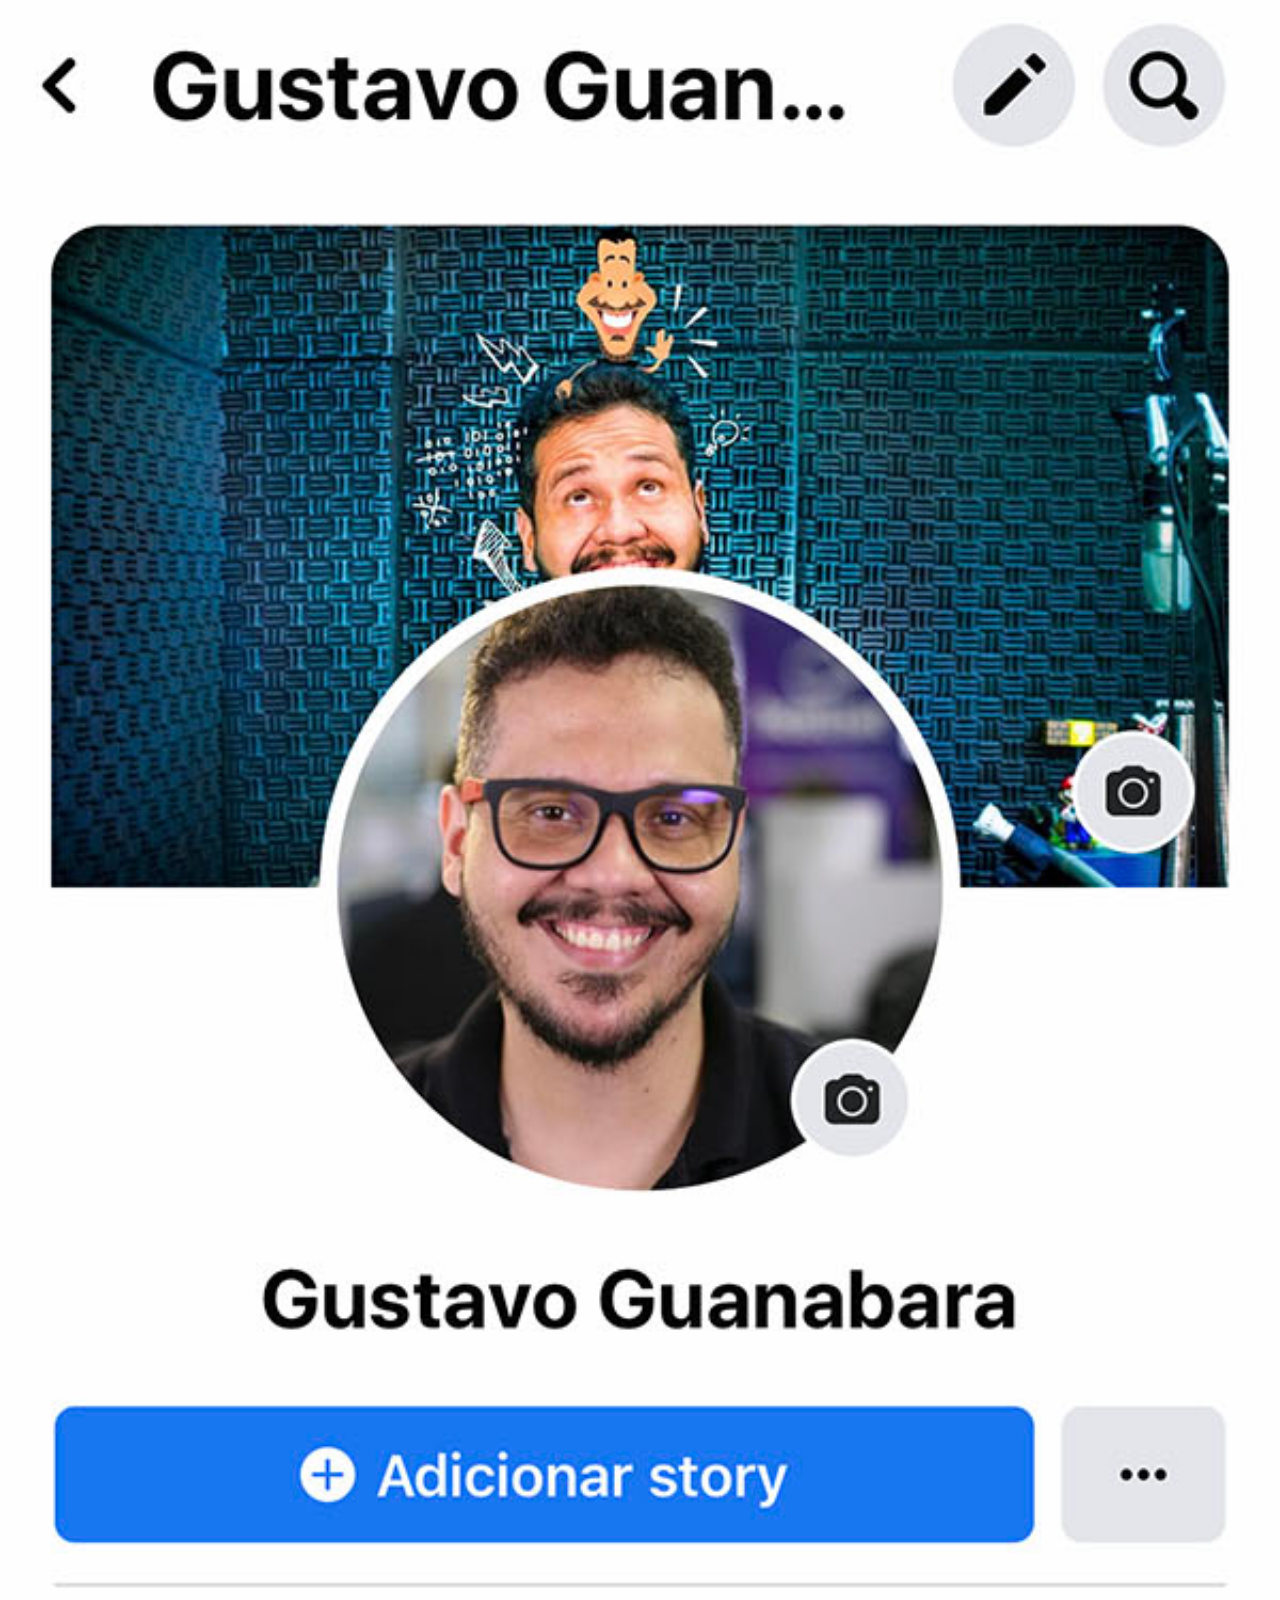
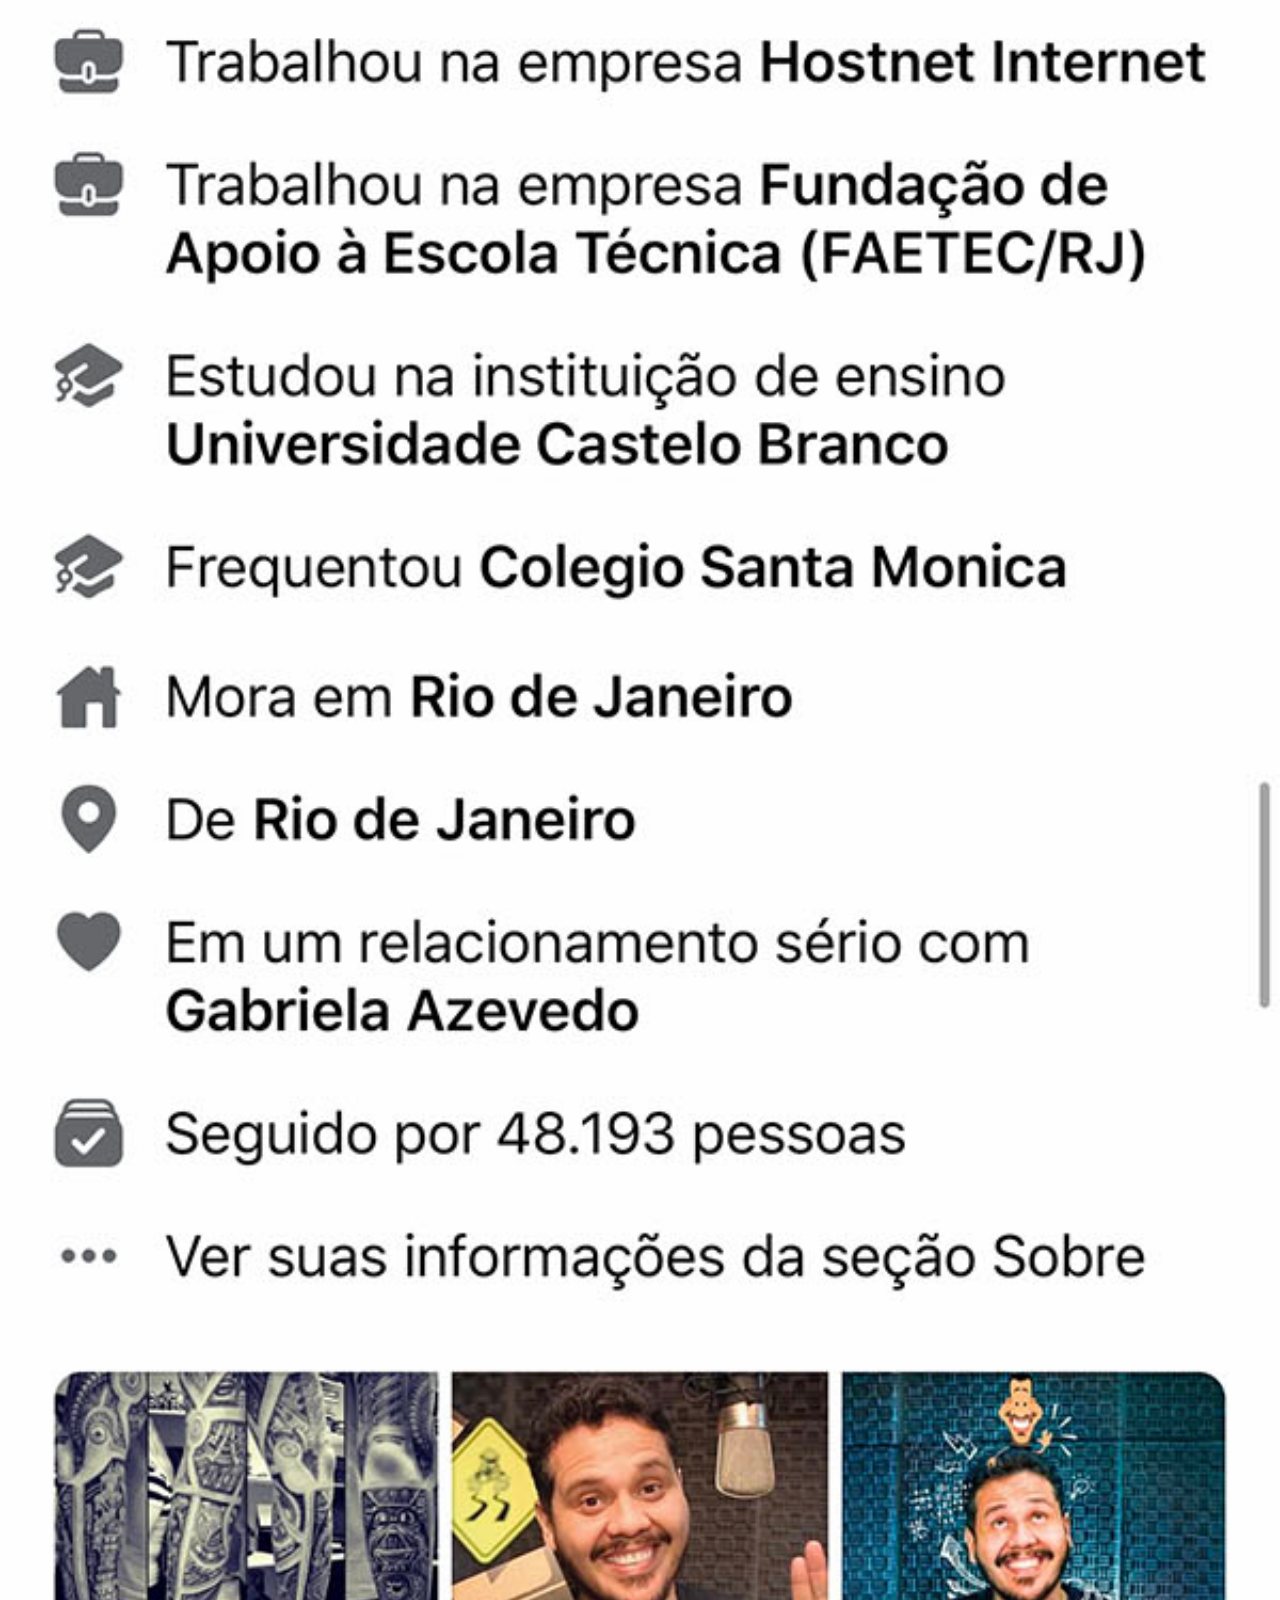
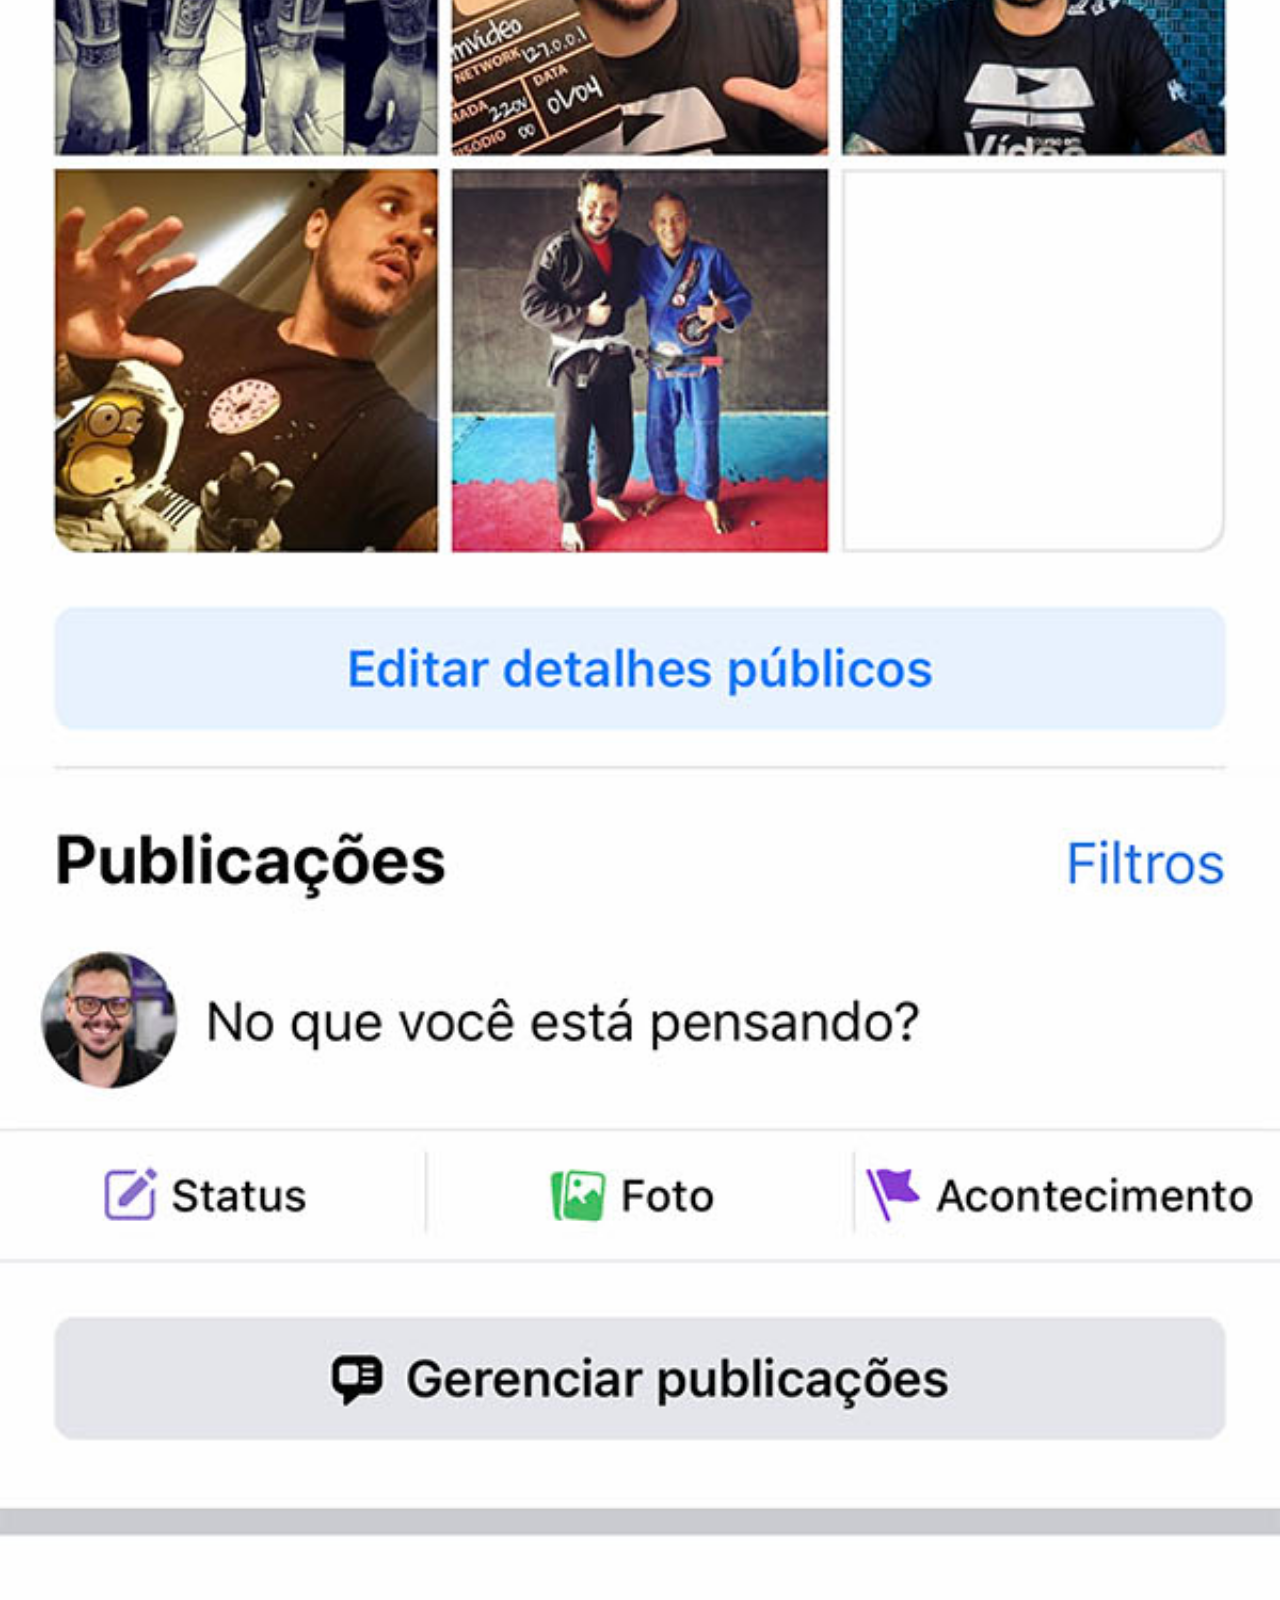
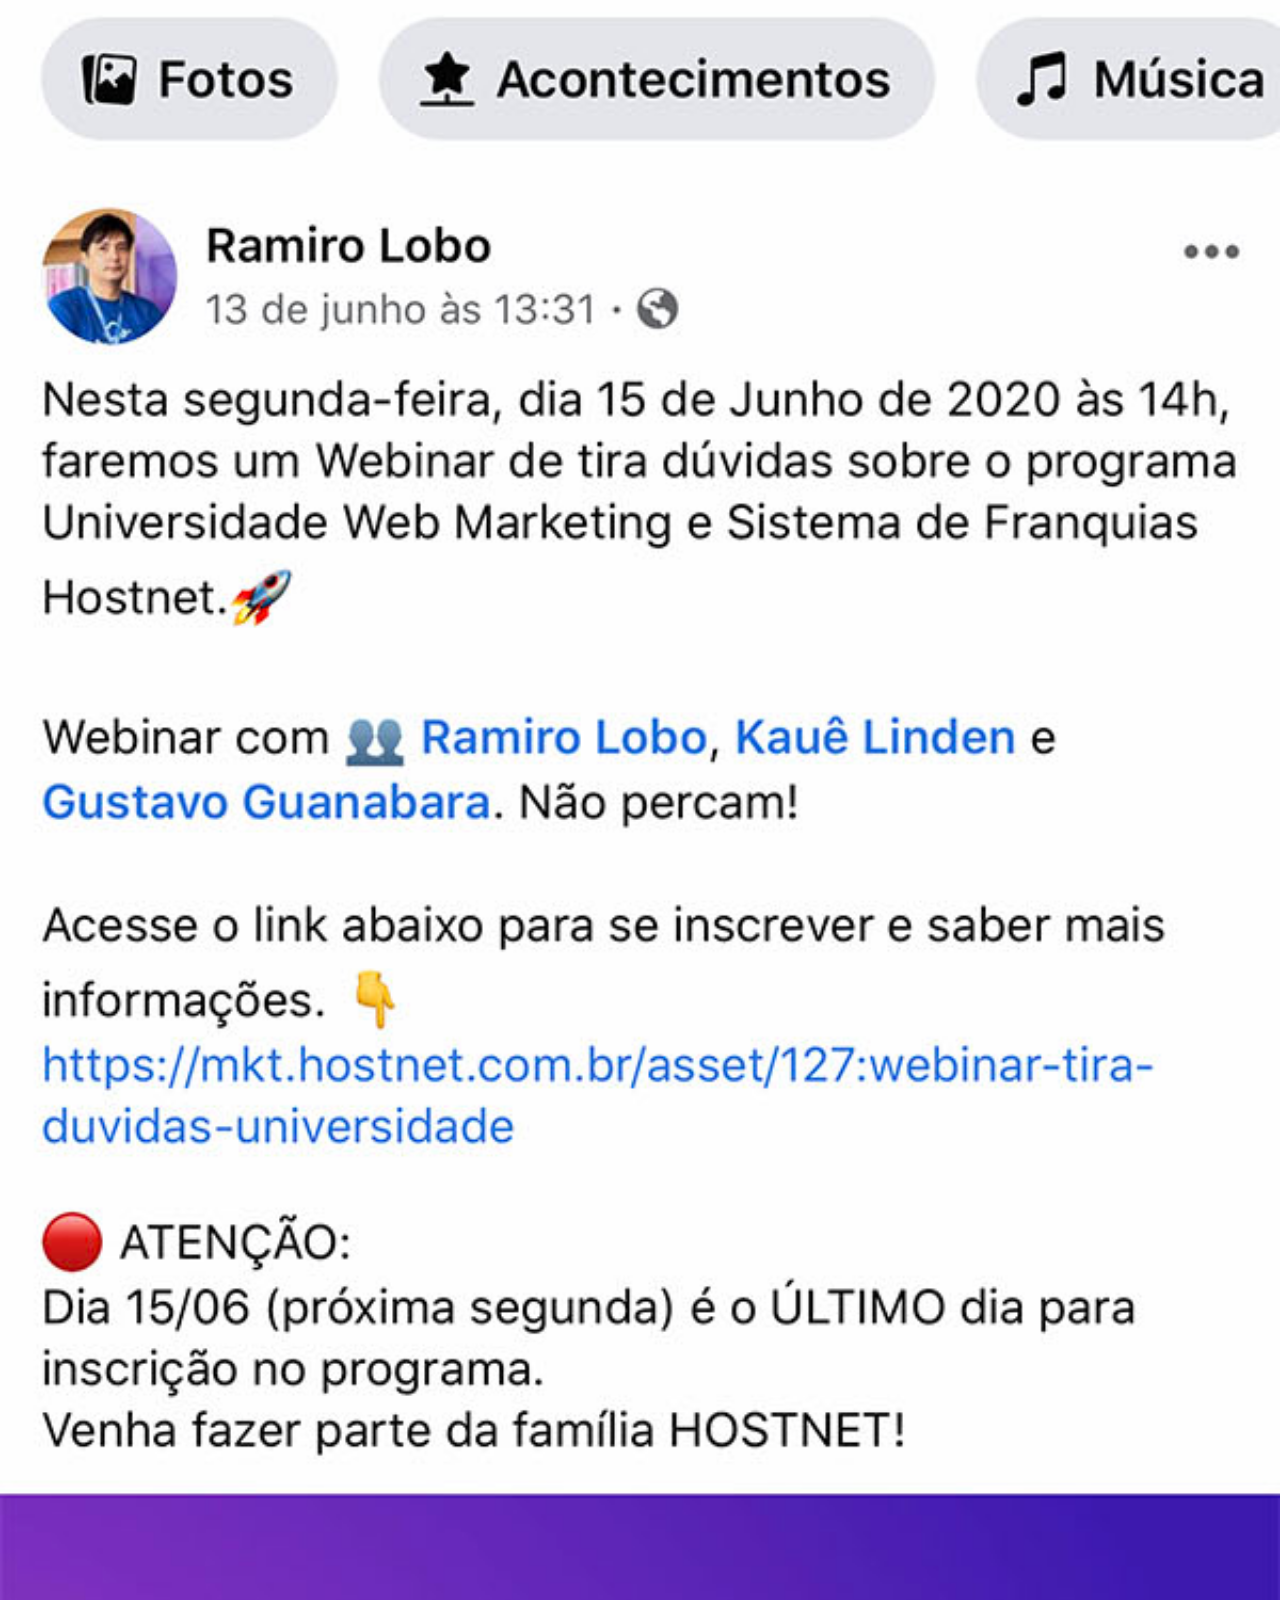
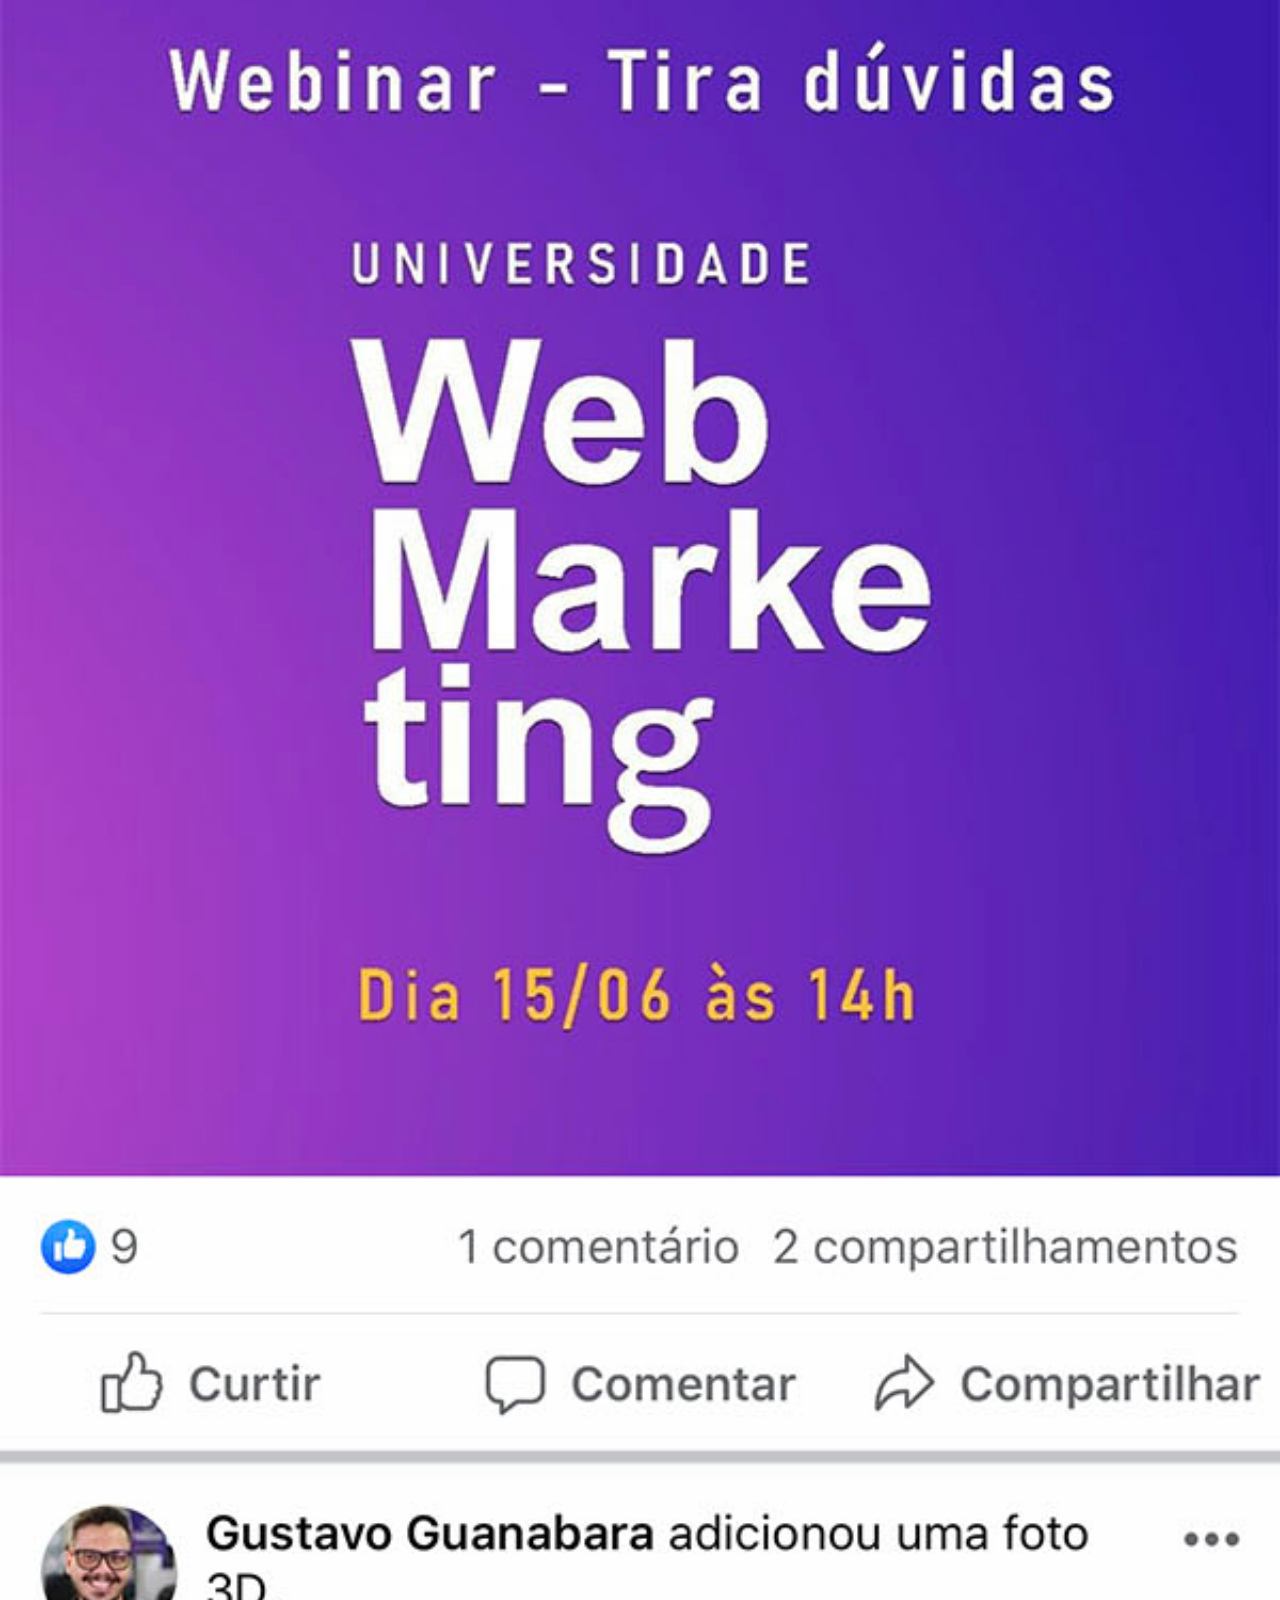
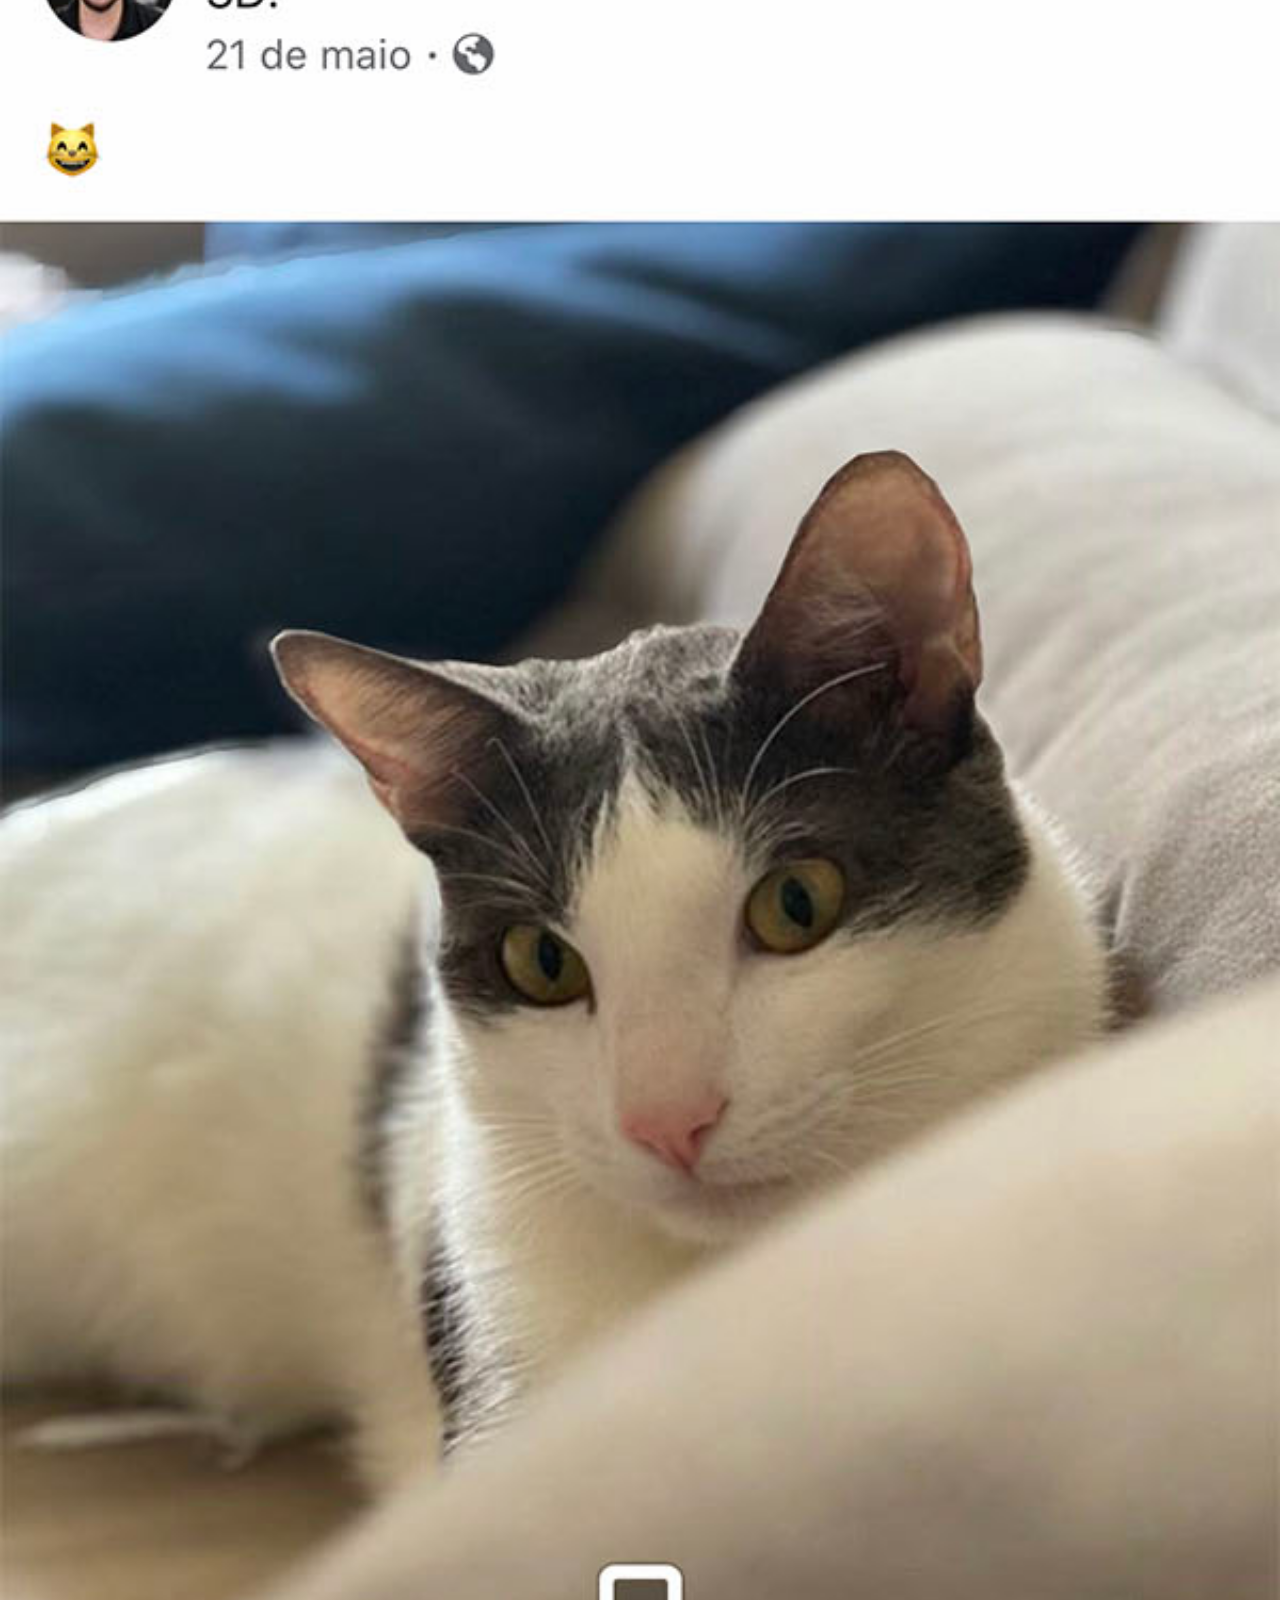
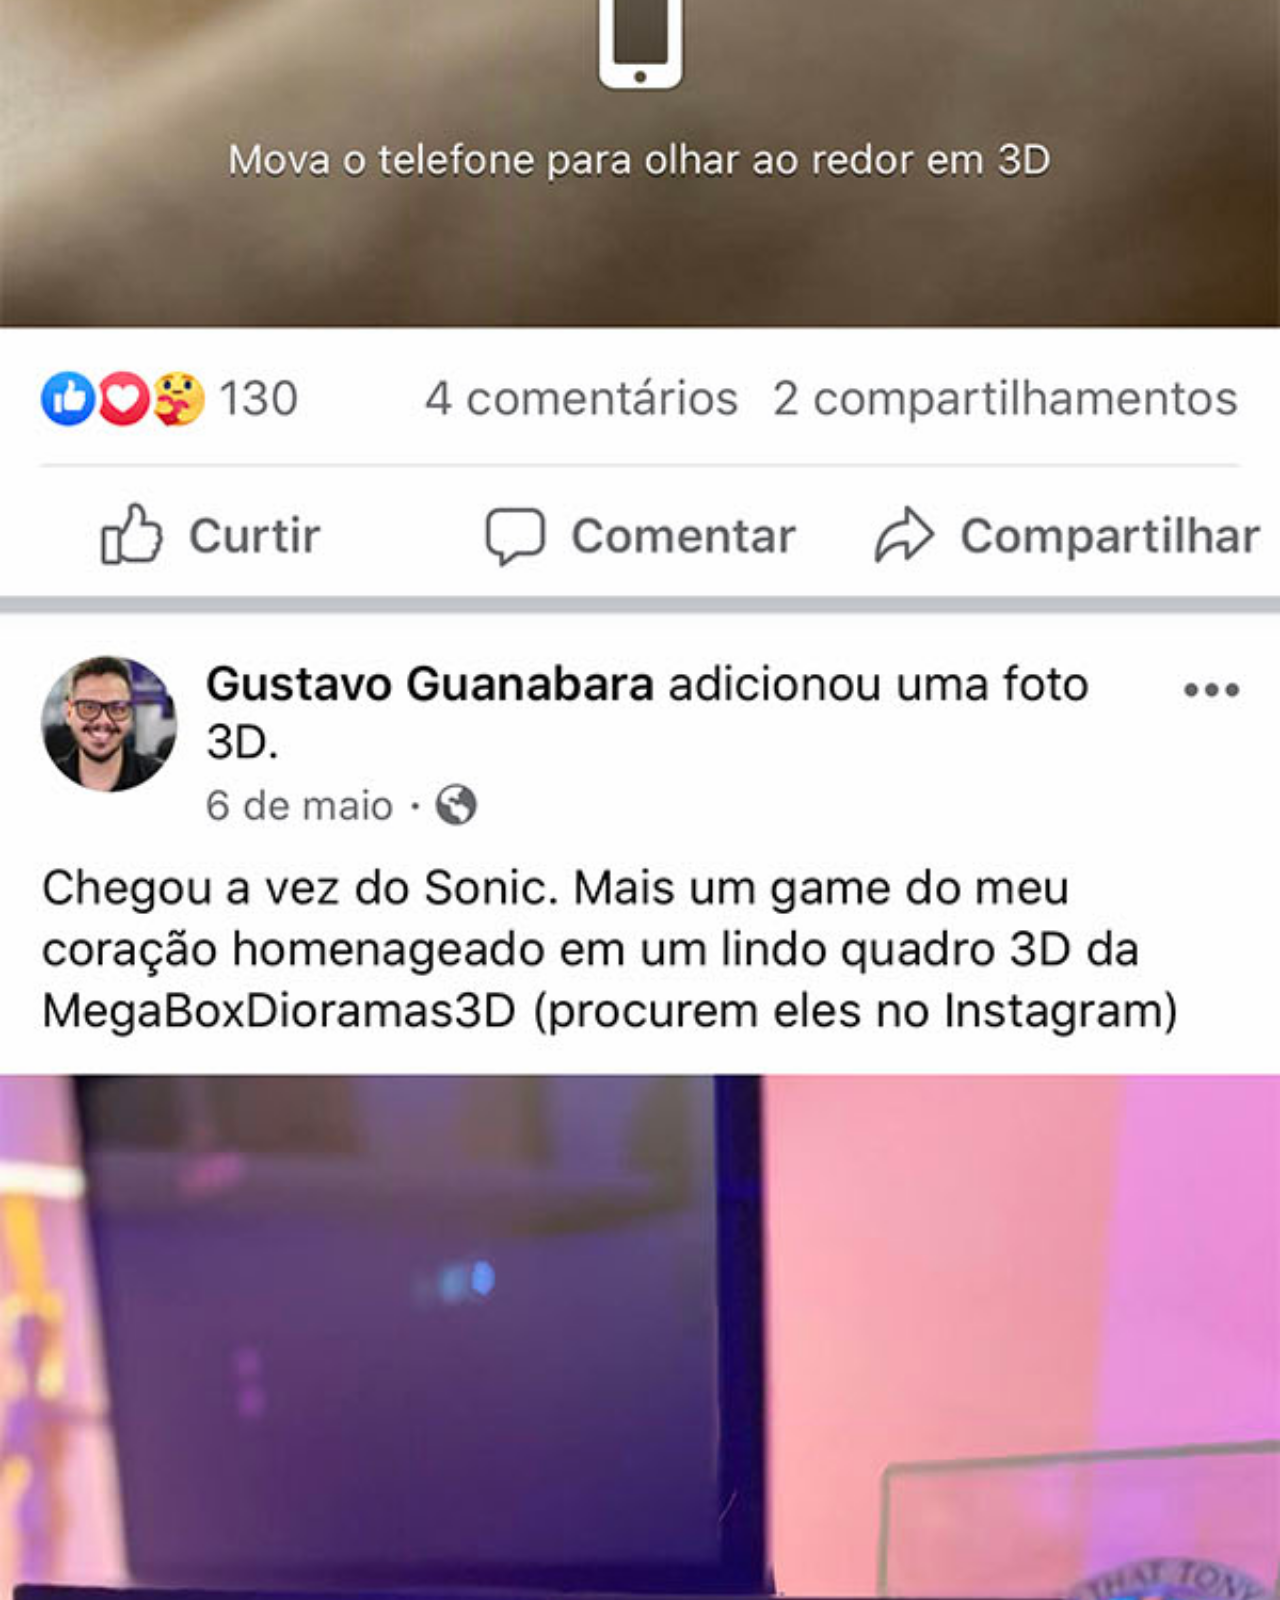
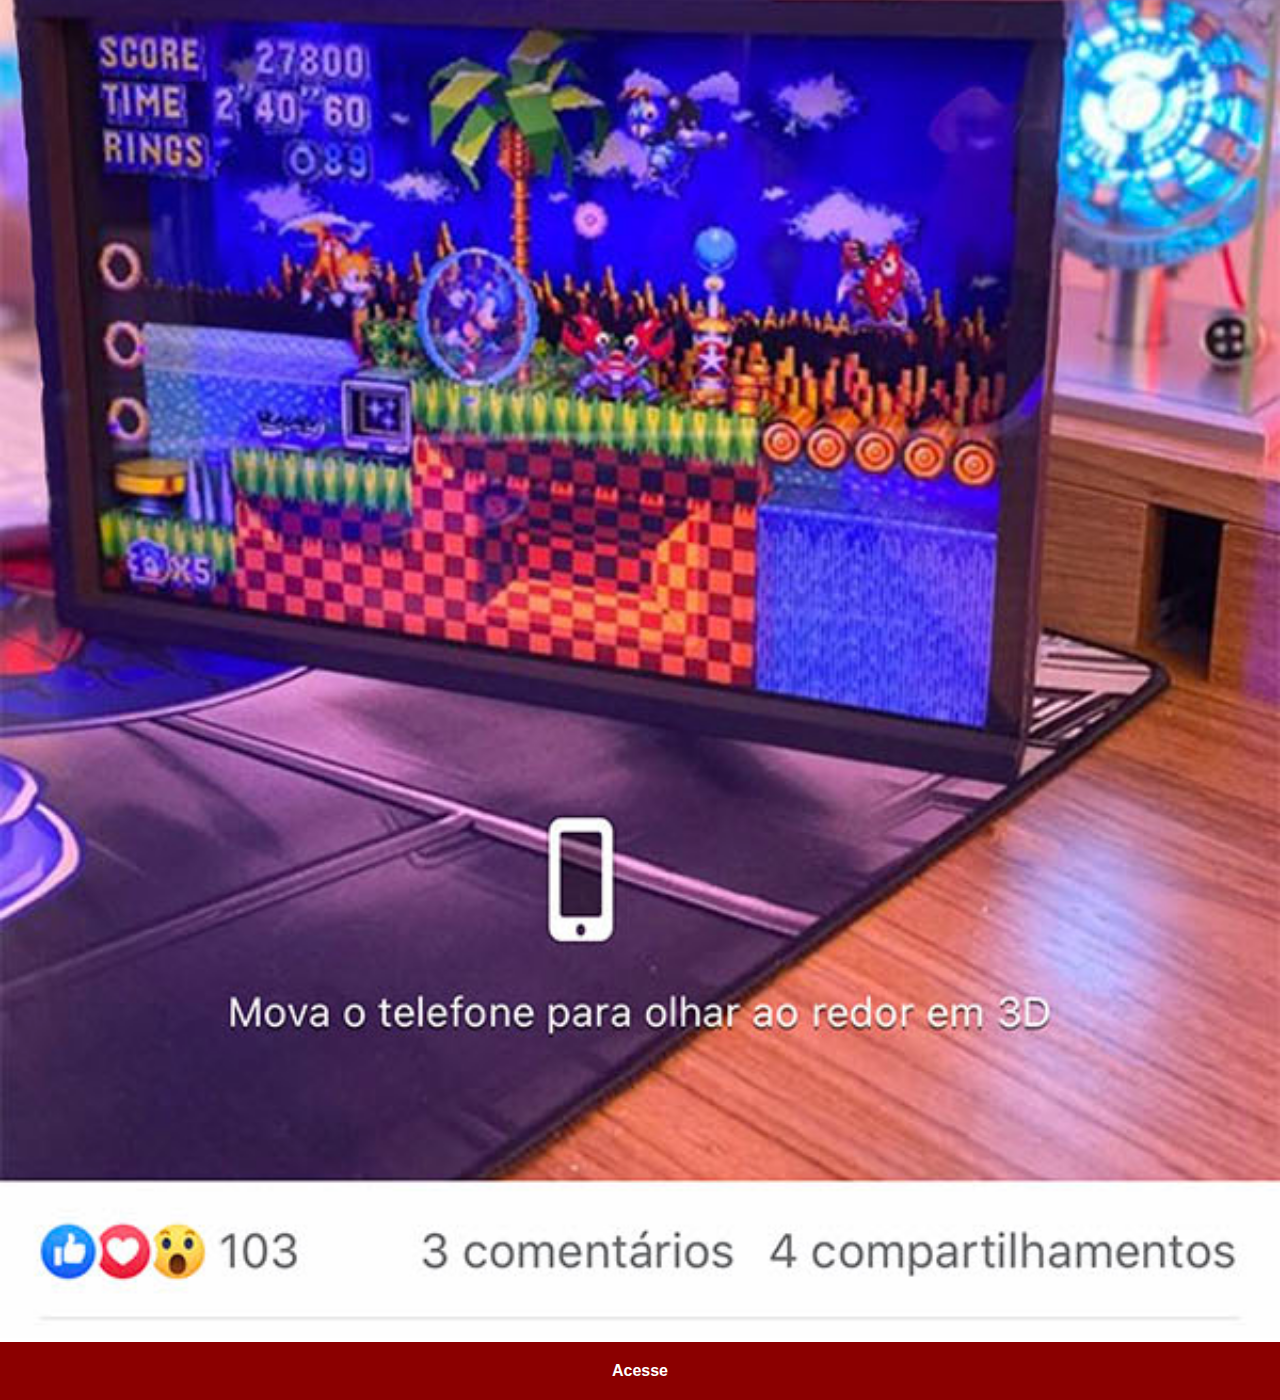
==== facebook.html @ 0dfb93aa "criei as paginas facebook e twitter" ====
<!DOCTYPE html>
<html lang="pt-br">
<head>
    <meta charset="UTF-8">
    <meta http-equiv="X-UA-Compatible" content="IE=edge">
    <meta name="viewport" content="width=device-width, initial-scale=1.0">
    <title>Facebook</title>
    <link rel="stylesheet" href="estilos/sociais.css">
</head>
<body>
    <img src="imagens/tela-facebook.jpg" alt="Facebook">
    <a href="https://www.facebook.com/gustavoguanabara" target="_blank">Acesse</a>
</body>
</html>
---- estilos/sociais.css ----
@charset "UTF8";

* {
    margin: 0px;
    padding: 0px;
    font-family: Arial, Helvetica, sans-serif;
}

img {
    width: 100vw;
}

::-webkit-scrollbar {
    width: 0px;
    height: 0px;
}

a {
    display: block;
    background-color: darkred;
    color: white;
    padding: 20px;
    text-align: center;
    font-weight: bolder;
    text-decoration: none;
}

a:hover {
    background-color: red;
}
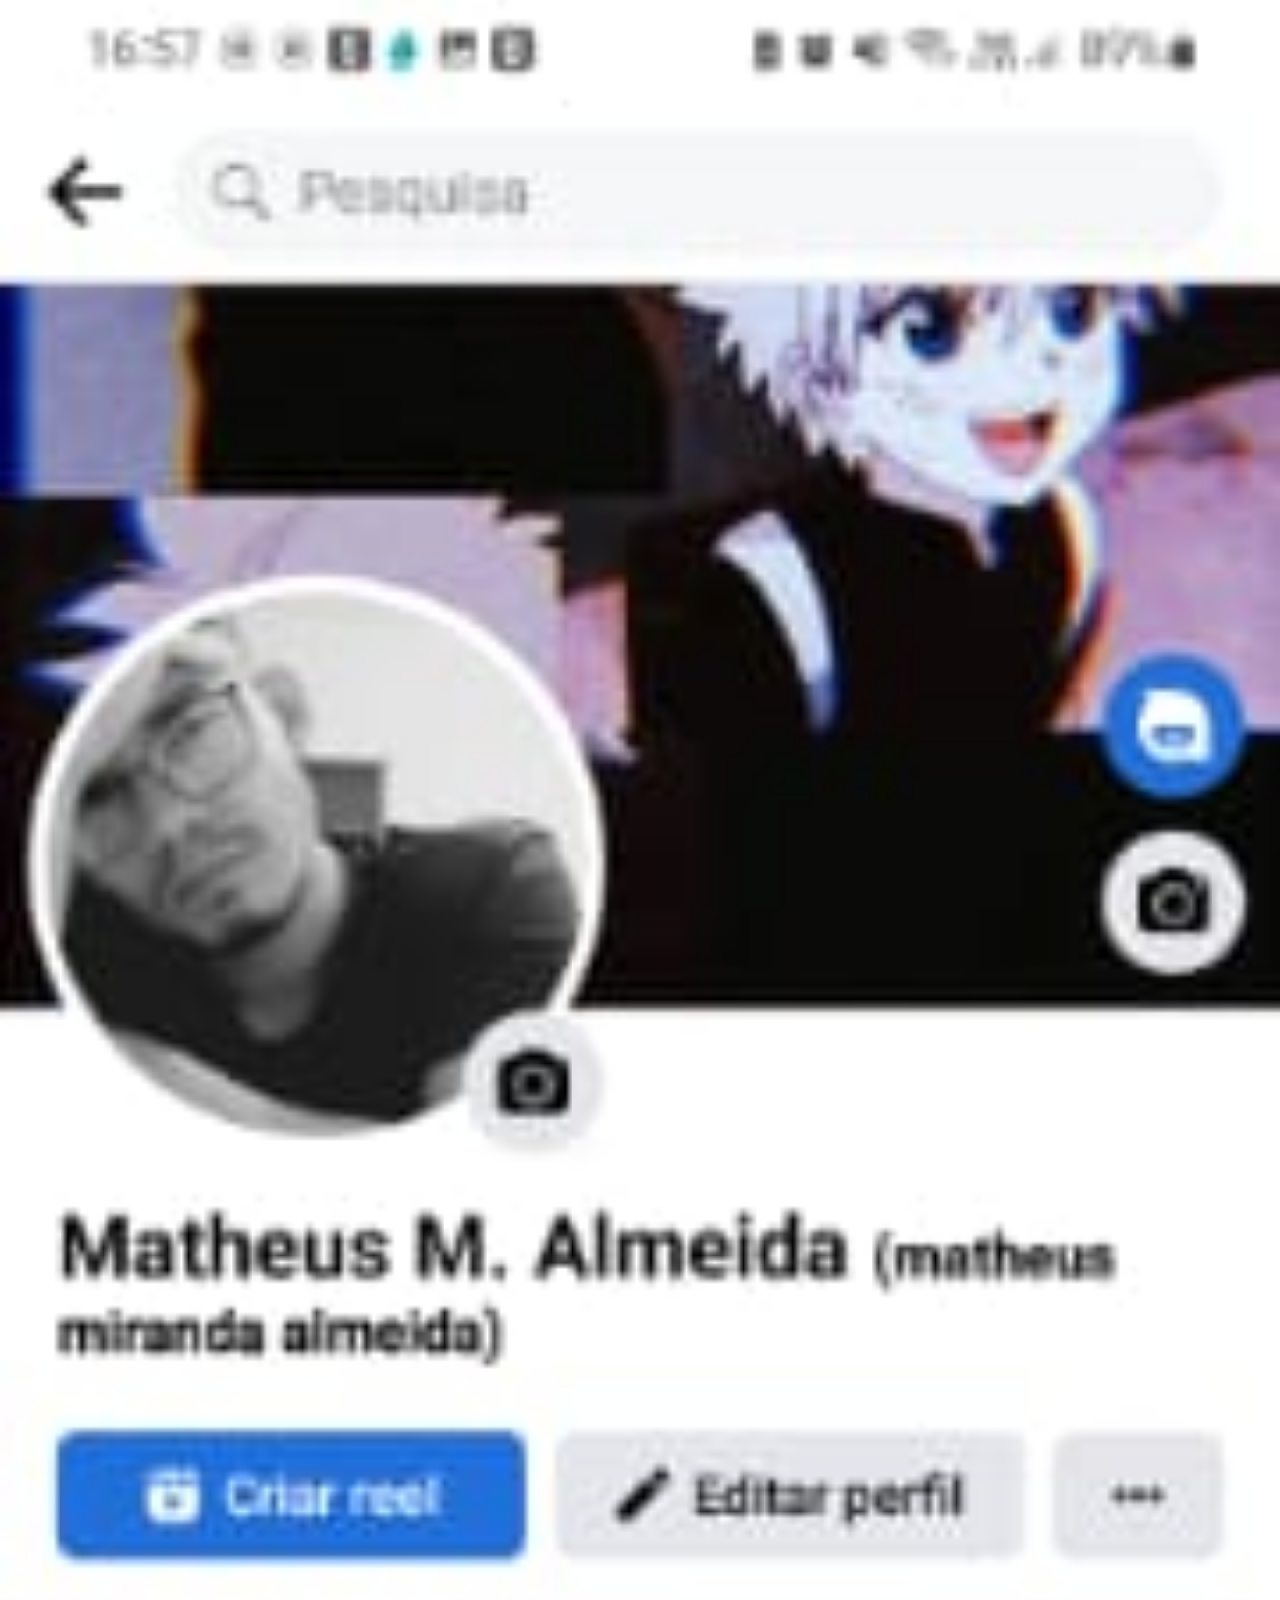
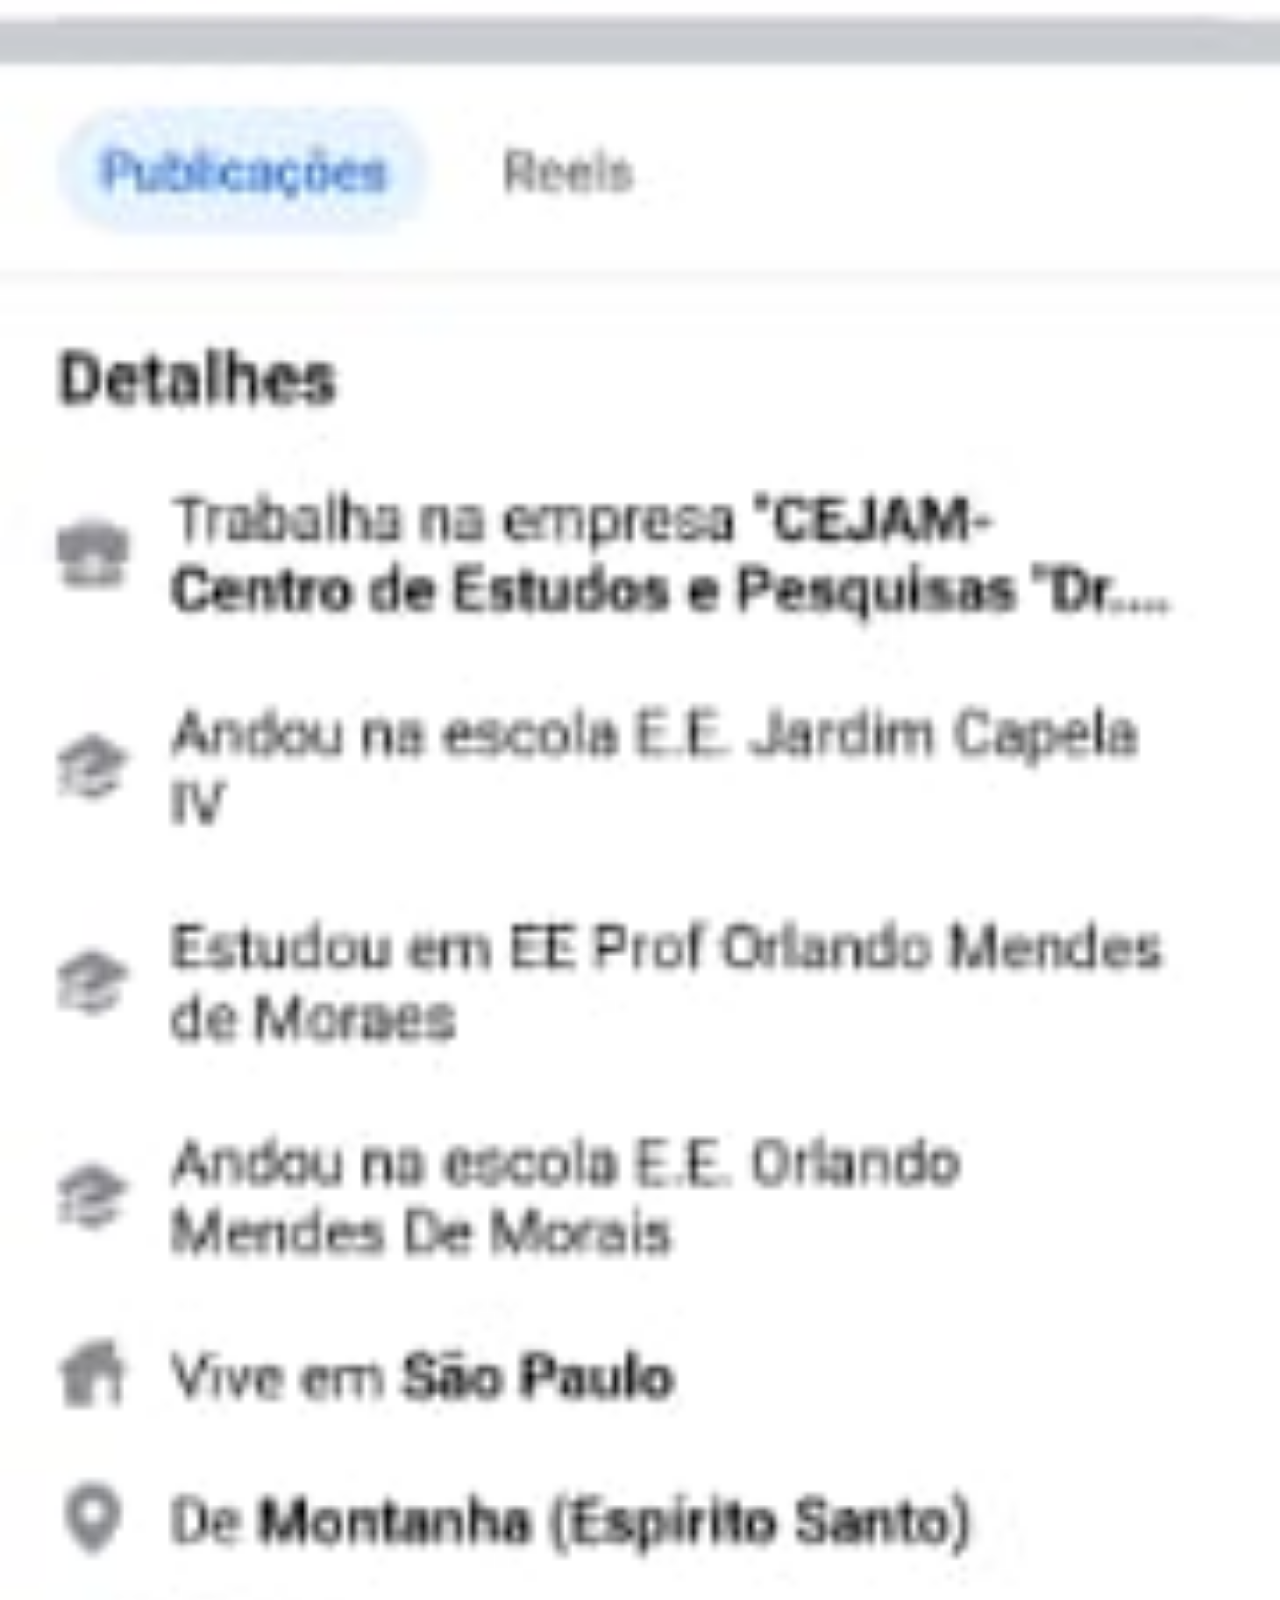
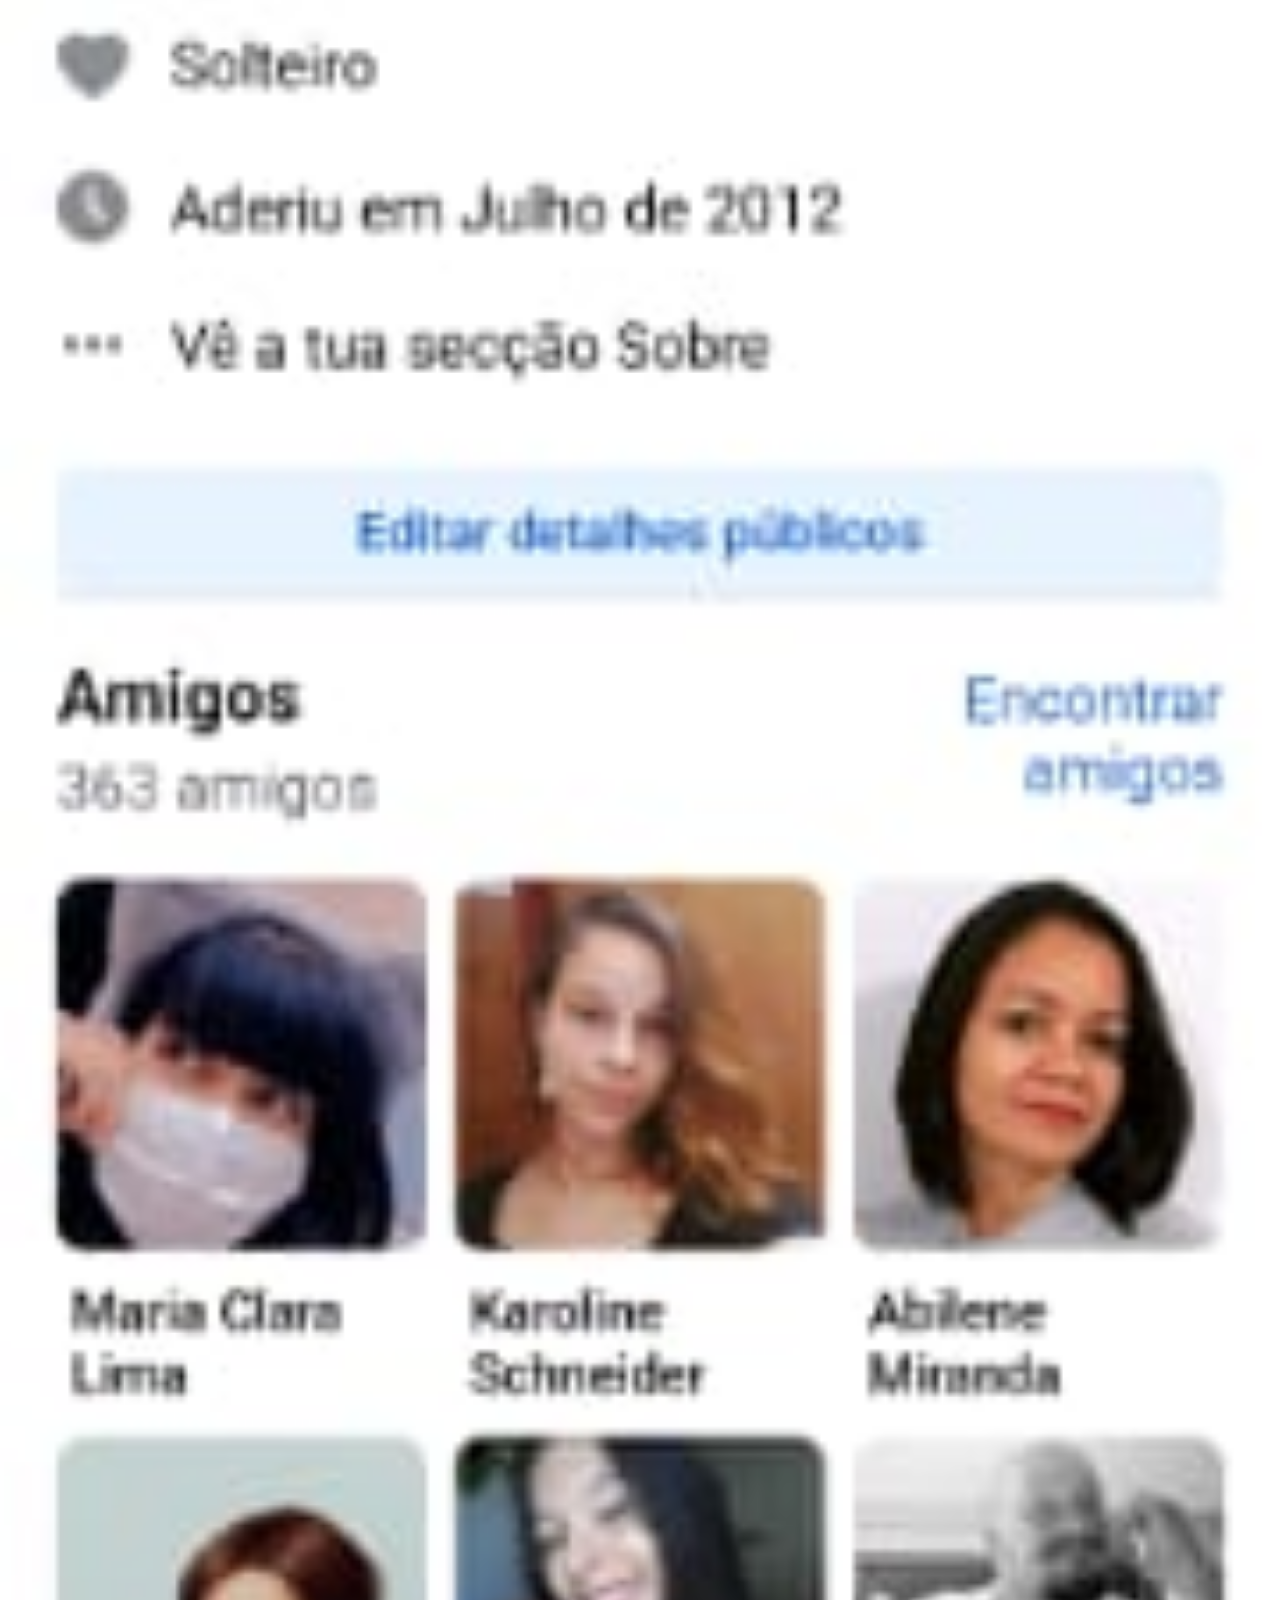
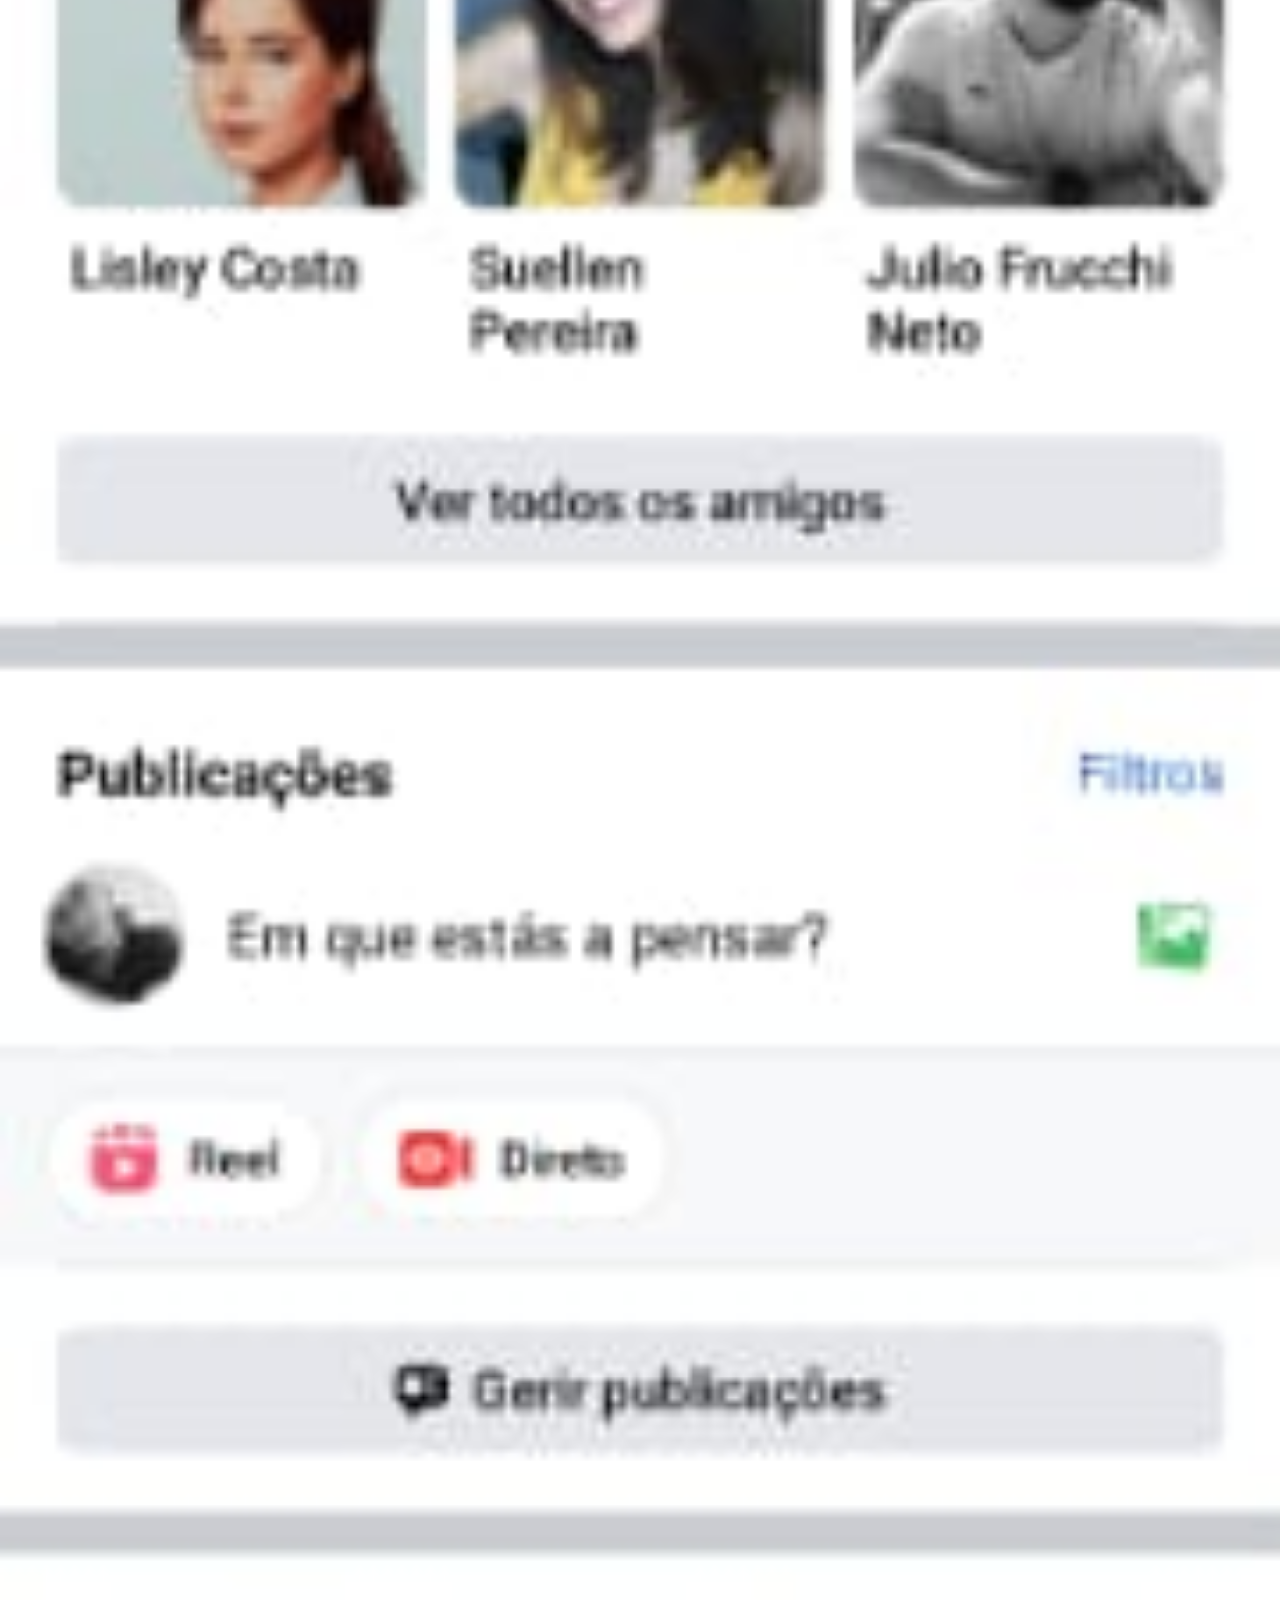
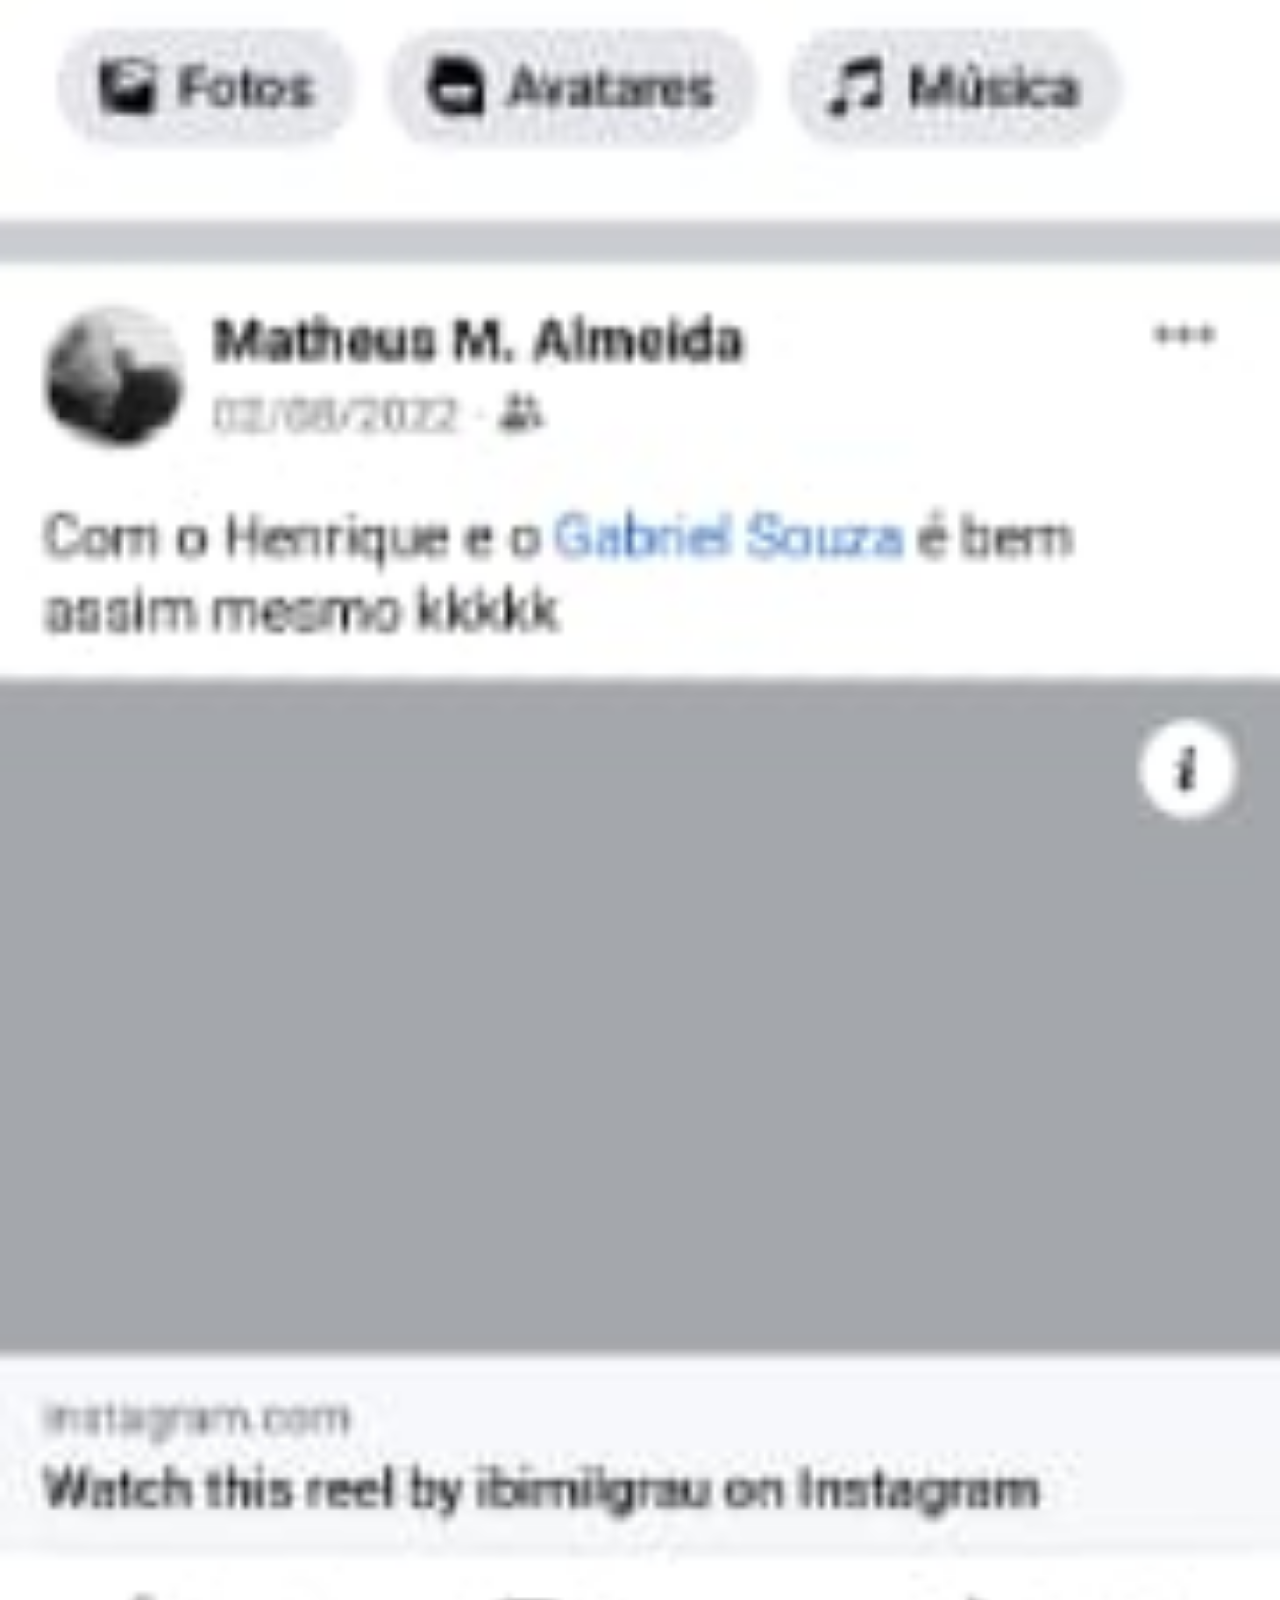
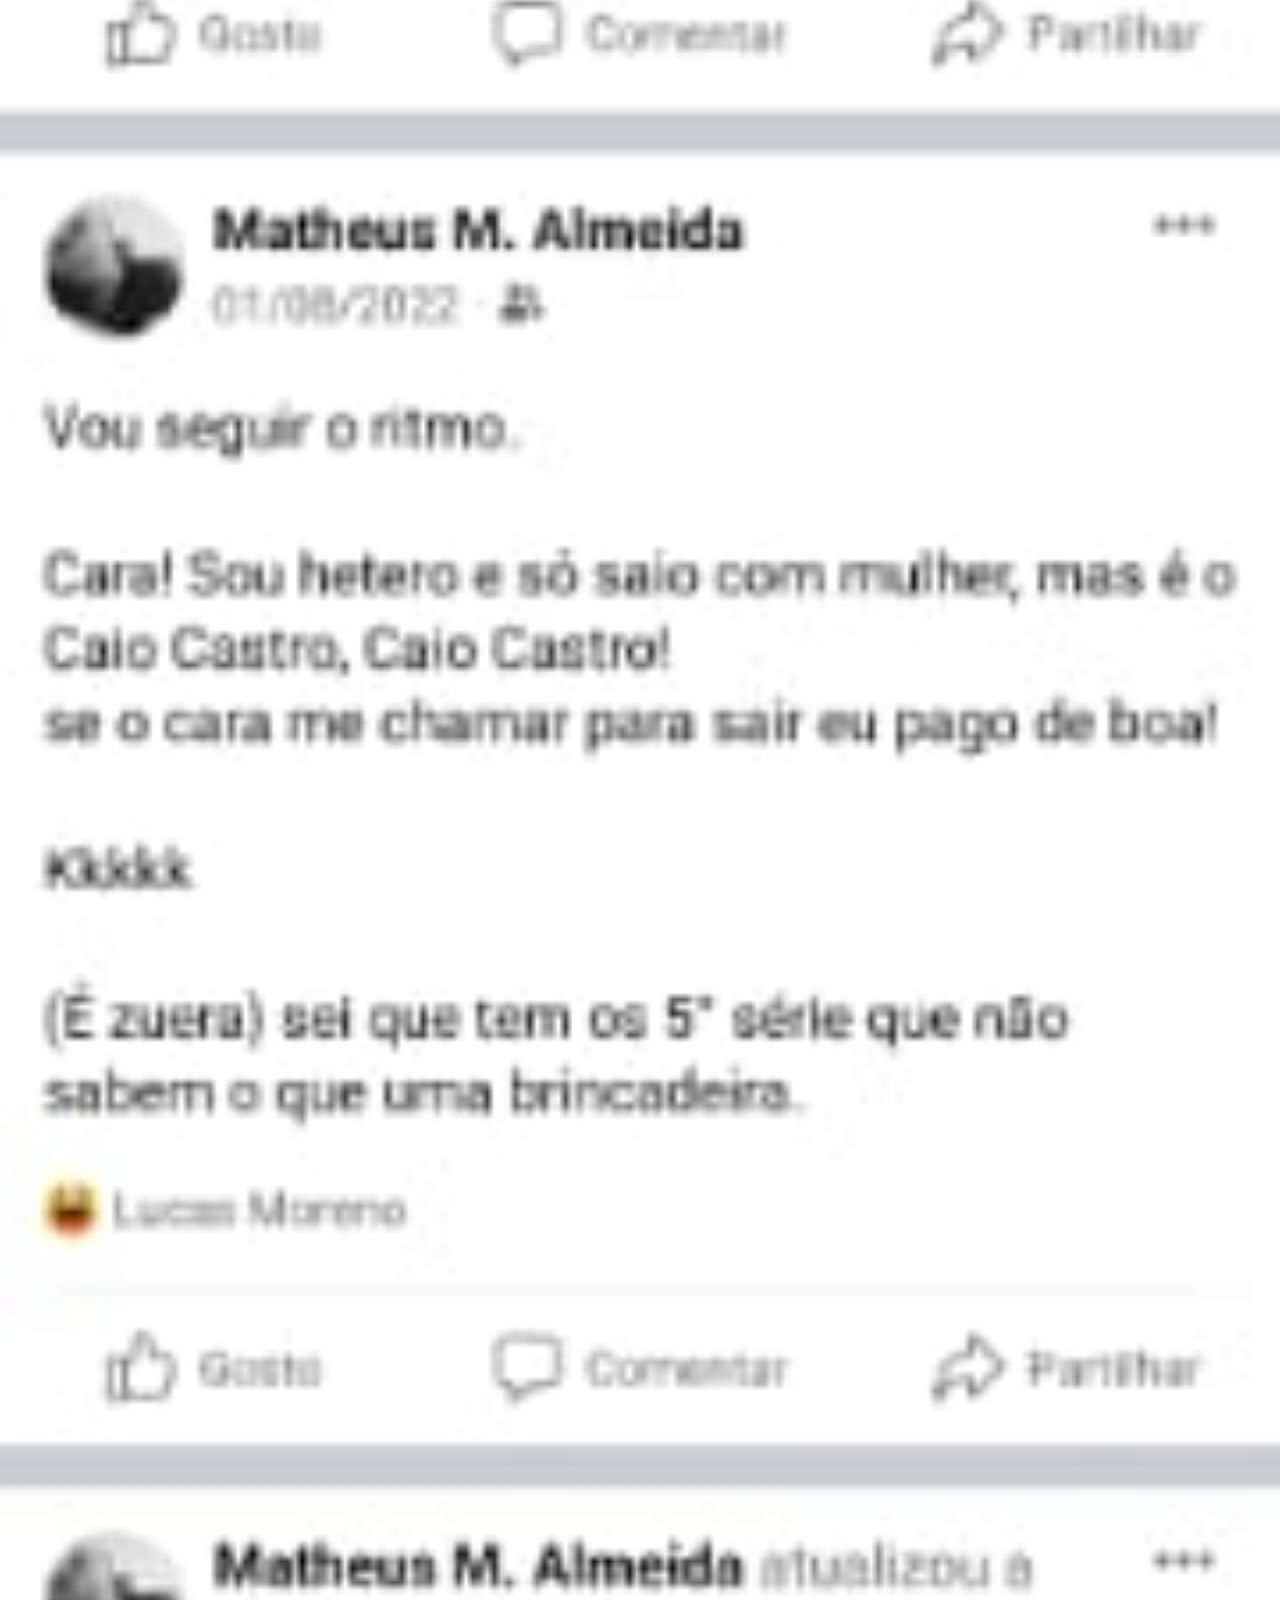
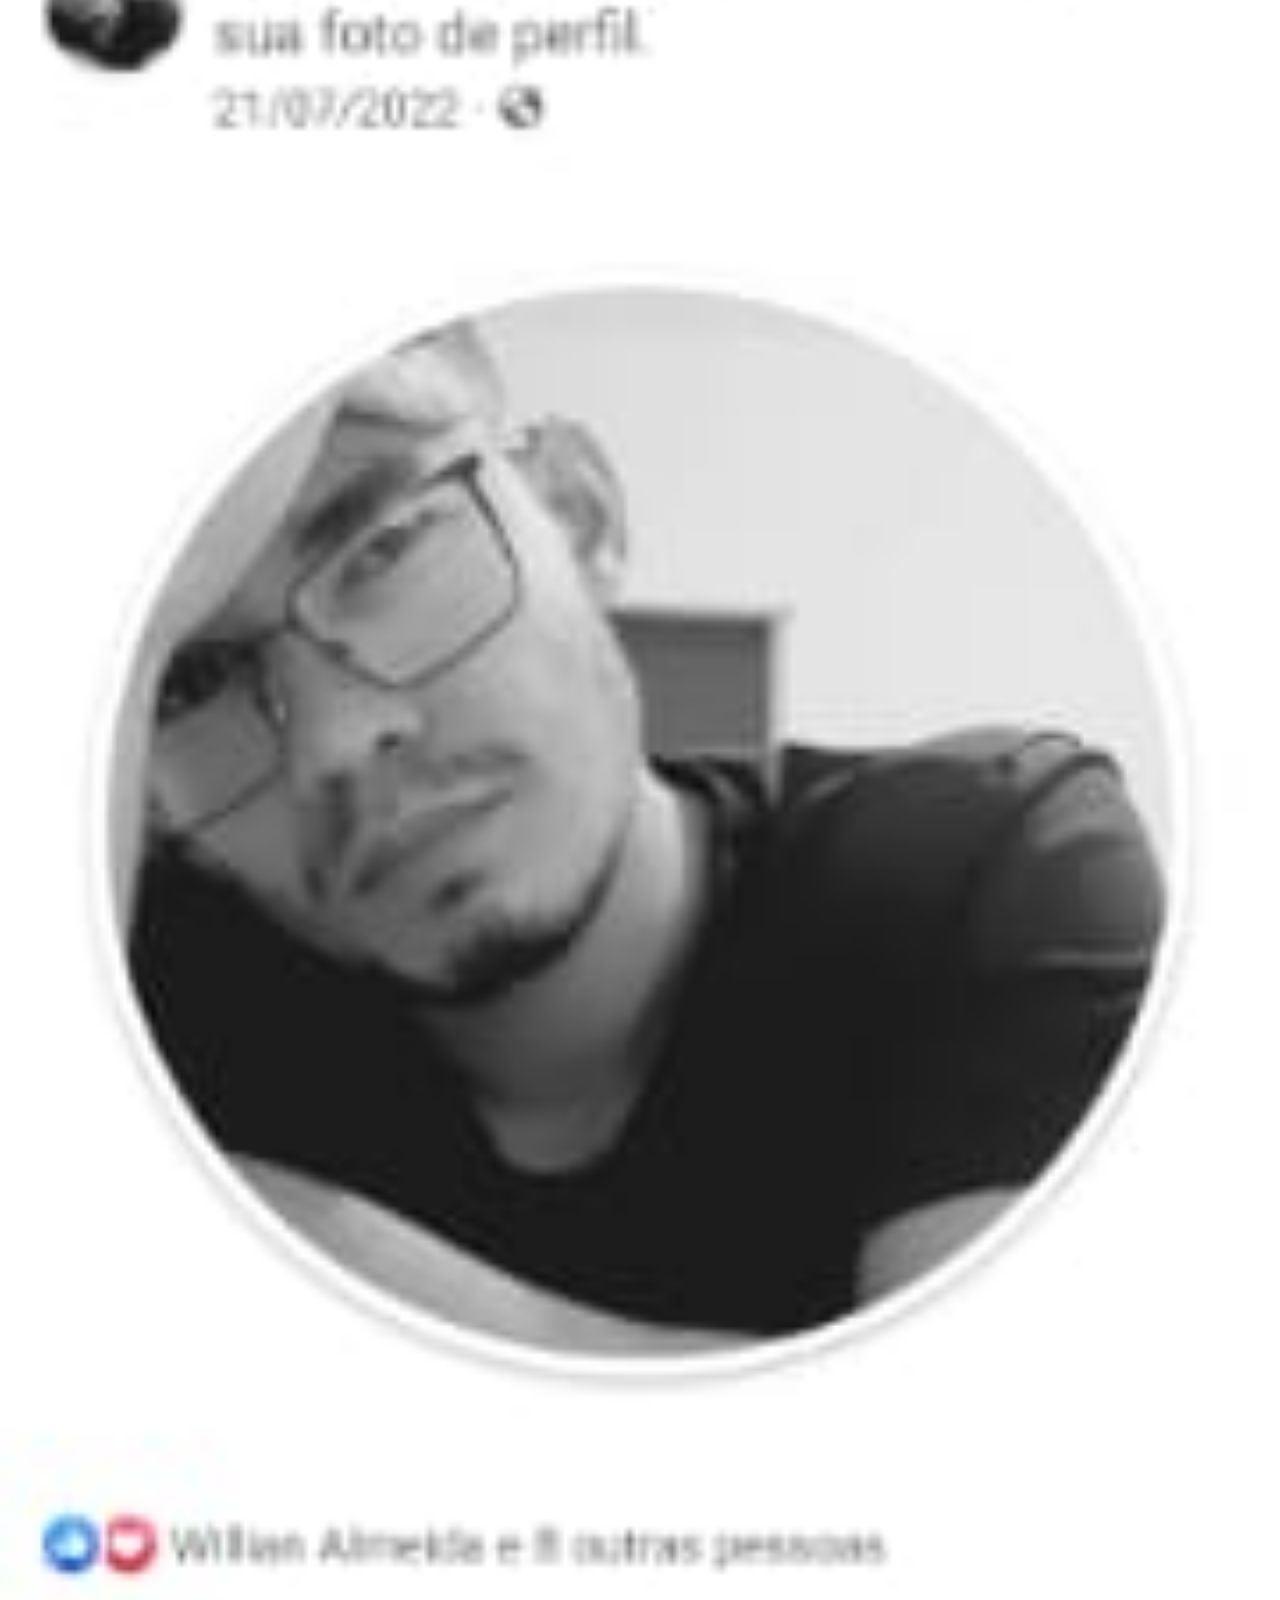
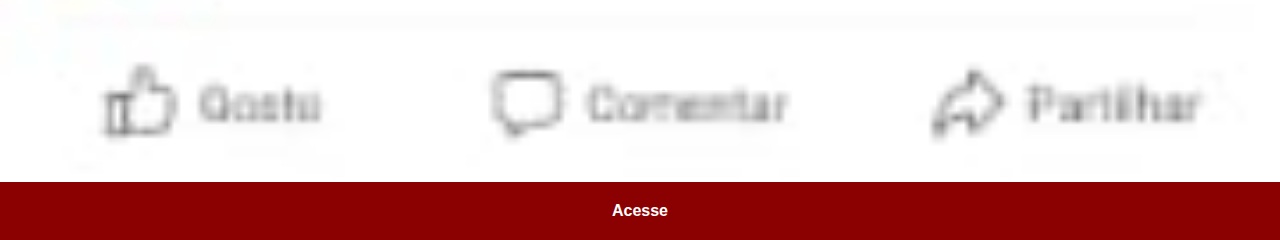
==== commit 26365ddd: "troquei as imagens pela as minhas" ====
--- a/facebook.html
+++ b/facebook.html
@@ -8,7 +8,7 @@
     <link rel="stylesheet" href="estilos/sociais.css">
 </head>
 <body>
-    <img src="imagens/tela-facebook.jpg" alt="Facebook">
+    <img src="imagens/meu-facebook.jpeg" alt="Facebook">
     <a href="https://www.facebook.com/gustavoguanabara" target="_blank">Acesse</a>
 </body>
 </html>